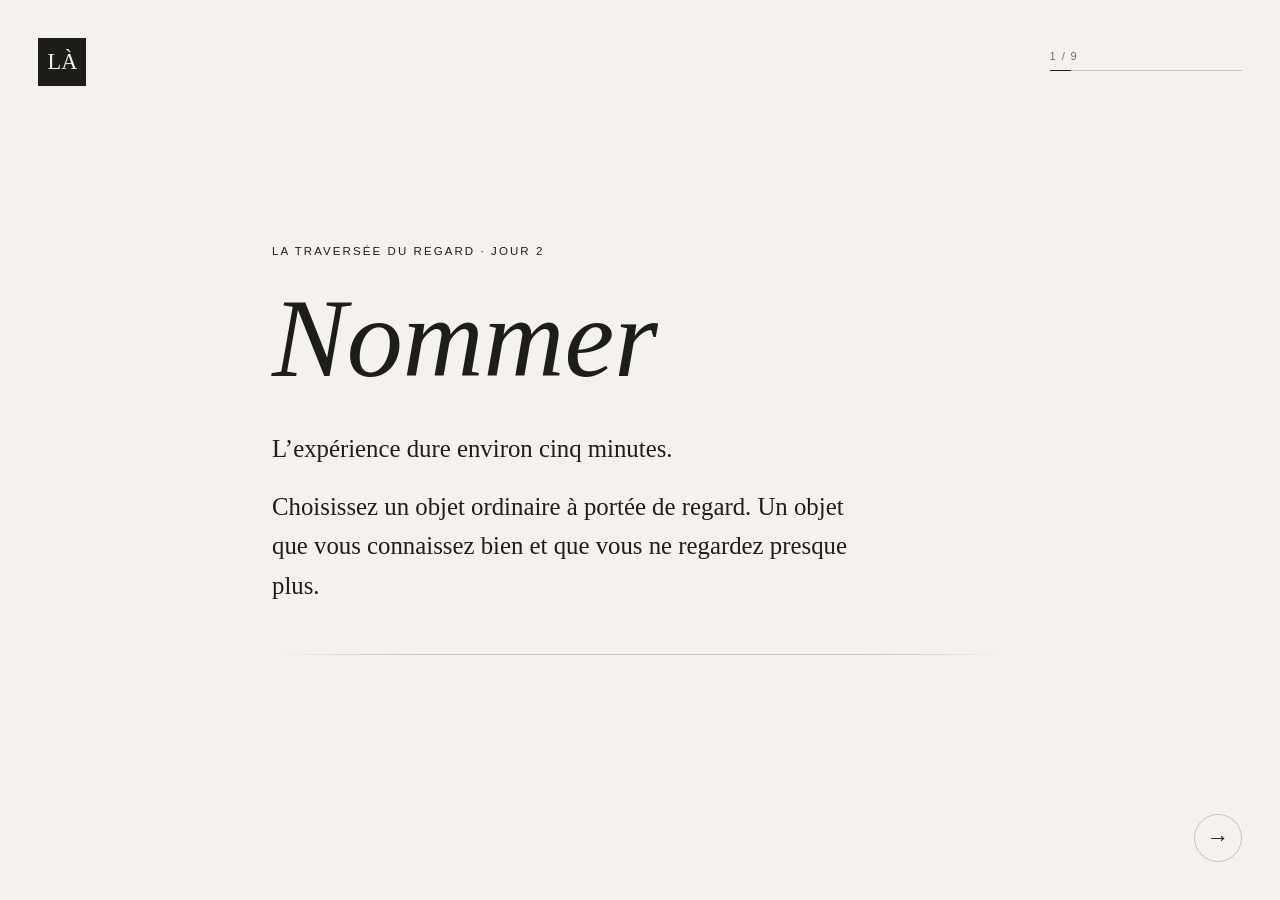
==== jour-2/index.html @ 00c7866a "Ajouter l’expérience du Jour 2" ====
<!doctype html>
<html lang="fr">
  <head>
    <meta charset="utf-8" />
    <meta name="viewport" content="width=device-width, initial-scale=1" />
    <meta name="theme-color" content="#f5f2ed" />
    <meta name="description" content="Jour 2 de La Traversée du regard — Nommer." />
    <title>Jour 2 — Nommer | Éditions LÀ</title>
    <link rel="stylesheet" href="../styles.css" />
    <link rel="stylesheet" href="styles.css" />
  </head>
  <body>
    <main class="experience" aria-live="polite">
      <header class="brand">
        <a href="https://www.editionsla.com" aria-label="Accueil — Éditions LÀ">LÀ</a>
      </header>

      <div class="progress" aria-label="Progression dans l’expérience">
        <span id="progress-label">1 / 9</span>
        <div class="progress-track" aria-hidden="true"><span id="progress-fill"></span></div>
      </div>

      <section class="stage" id="stage" tabindex="-1"></section>

      <nav class="navigation" aria-label="Navigation entre les étapes">
        <button class="nav-button nav-back" id="back" type="button" aria-label="Étape précédente"><span aria-hidden="true">←</span></button>
        <button class="nav-button nav-next" id="next" type="button" aria-label="Étape suivante"><span aria-hidden="true">→</span></button>
      </nav>
    </main>

    <noscript>Cette expérience nécessite JavaScript pour progresser d’un écran à l’autre.</noscript>
    <script src="app.js"></script>
  </body>
</html>
---- styles.css ----
:root {
  --paper: #f5f2ed;
  --ink: #1d1d1b;
  --muted: #716f6a;
  --line: rgba(29, 29, 27, 0.22);
  --serif: Georgia, "Times New Roman", serif;
  --sans: Arial, Helvetica, sans-serif;
}

* {
  box-sizing: border-box;
}

html,
body {
  min-height: 100%;
}

body {
  margin: 0;
  background: var(--paper);
  color: var(--ink);
  font-family: var(--serif);
}

button,
a {
  -webkit-tap-highlight-color: transparent;
}

.experience {
  min-height: 100svh;
  display: grid;
  grid-template-rows: auto auto 1fr auto;
  padding: clamp(1.25rem, 3vw, 2.5rem);
  overflow: hidden;
}

.brand {
  display: flex;
  justify-content: flex-start;
}

.brand a {
  display: grid;
  place-items: center;
  width: 3rem;
  height: 3rem;
  background: var(--ink);
  color: var(--paper);
  font-size: 1.4rem;
  text-decoration: none;
}

.progress {
  justify-self: end;
  width: min(12rem, 40vw);
  margin-top: -2.25rem;
  font-family: var(--sans);
  font-size: 0.7rem;
  letter-spacing: 0.12em;
  color: var(--muted);
}

.progress-track {
  height: 1px;
  margin-top: 0.5rem;
  background: var(--line);
}

#progress-fill {
  display: block;
  width: 12.5%;
  height: 1px;
  background: var(--ink);
  transition: width 500ms ease;
}

.stage {
  width: min(46rem, 100%);
  align-self: center;
  justify-self: center;
  padding: clamp(3rem, 7vh, 6rem) 0;
  outline: none;
}

.stage-inner {
  animation: reveal 700ms ease both;
}

.eyebrow {
  margin: 0 0 1.4rem;
  font-family: var(--sans);
  font-size: 0.72rem;
  letter-spacing: 0.18em;
  text-transform: uppercase;
}

h1,
h2 {
  margin: 0;
  font-weight: 400;
  line-height: 1.05;
}

h1 {
  font-size: clamp(3.25rem, 10vw, 7rem);
  font-style: italic;
}

h2 {
  max-width: 19ch;
  font-size: clamp(2rem, 5.5vw, 4rem);
}

.copy {
  max-width: 36rem;
  margin-top: 2rem;
  font-size: clamp(1.15rem, 2.2vw, 1.55rem);
  line-height: 1.6;
}

.copy p {
  margin: 0 0 1.1rem;
}

.quiet {
  color: var(--muted);
  font-size: 0.9em;
}

.prompt {
  margin-top: 2.5rem;
  font-size: clamp(1.45rem, 3.2vw, 2.2rem);
  font-style: italic;
  line-height: 1.35;
}

.primary {
  margin-top: 2rem;
  border: 1px solid var(--ink);
  background: var(--ink);
  color: var(--paper);
  padding: 1rem 1.35rem;
  font-family: var(--sans);
  font-size: 0.78rem;
  letter-spacing: 0.12em;
  text-transform: uppercase;
  cursor: pointer;
}

.timer-wrap {
  display: grid;
  justify-items: center;
  gap: 2rem;
  text-align: center;
}

.timer-ring {
  --progress: 0deg;
  display: grid;
  place-items: center;
  width: min(54vw, 17rem);
  aspect-ratio: 1;
  border-radius: 50%;
  background: conic-gradient(var(--ink) var(--progress), var(--line) 0);
  position: relative;
}

.timer-ring::after {
  content: "";
  position: absolute;
  inset: 2px;
  border-radius: 50%;
  background: var(--paper);
}

.timer-content {
  position: relative;
  z-index: 1;
}

.timer-phase {
  max-width: 14rem;
  font-size: clamp(1.2rem, 3vw, 1.7rem);
  line-height: 1.35;
}

.timer-time {
  margin-top: 0.75rem;
  font-family: var(--sans);
  font-size: 0.72rem;
  letter-spacing: 0.15em;
  color: var(--muted);
}

.timer-actions {
  display: flex;
  gap: 1.5rem;
}

.text-button {
  border: 0;
  border-bottom: 1px solid currentColor;
  background: transparent;
  color: var(--muted);
  padding: 0.2rem 0;
  font-family: var(--sans);
  font-size: 0.72rem;
  cursor: pointer;
}

.restart-action {
  margin-top: 1.25rem;
}

.navigation {
  display: flex;
  justify-content: space-between;
  align-items: center;
}

.nav-button {
  display: grid;
  place-items: center;
  width: 3rem;
  height: 3rem;
  border: 1px solid var(--line);
  border-radius: 50%;
  background: transparent;
  color: var(--ink);
  font-size: 1.4rem;
  cursor: pointer;
}

.nav-button:disabled,
.nav-button[hidden] {
  visibility: hidden;
}

.nav-button:focus-visible,
.primary:focus-visible,
.text-button:focus-visible,
.brand a:focus-visible {
  outline: 2px solid var(--ink);
  outline-offset: 4px;
}

.horizon {
  width: 100%;
  height: 1px;
  margin: 3rem 0 0;
  background: linear-gradient(90deg, transparent, var(--line) 20%, var(--line) 80%, transparent);
}

@keyframes reveal {
  from {
    opacity: 0;
    transform: translateY(8px);
  }
  to {
    opacity: 1;
    transform: translateY(0);
  }
}

@media (max-width: 620px) {
  .experience {
    padding: 1.1rem;
  }

  .brand a {
    width: 2.6rem;
    height: 2.6rem;
    font-size: 1.2rem;
  }

  .progress {
    margin-top: -2rem;
  }

  .stage {
    padding: 2.5rem 0;
  }
}

@media (prefers-reduced-motion: reduce) {
  *,
  *::before,
  *::after {
    scroll-behavior: auto !important;
    animation-duration: 0.01ms !important;
    transition-duration: 0.01ms !important;
  }
}
---- jour-2/styles.css ----
#progress-fill {
  width: 11.111%;
}

.observation-note {
  max-width: 24rem;
  color: var(--muted);
  font-size: 0.95rem;
  line-height: 1.5;
}

.restart-action {
  margin-top: 1.25rem;
}
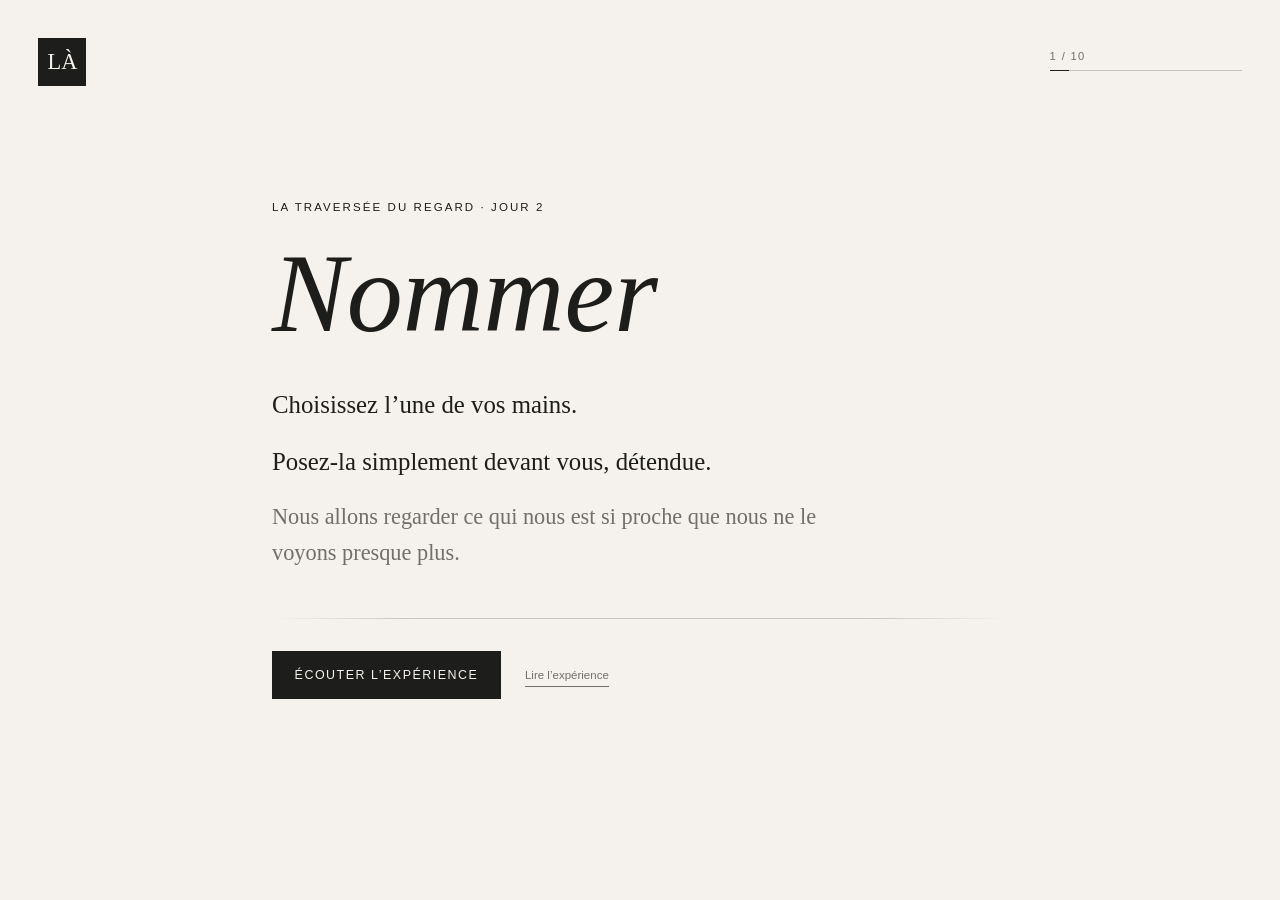
==== commit 30b7a2ba: "Recomposer le Jour 2 autour de la main" ====
--- a/jour-2/index.html
+++ b/jour-2/index.html
@@ -16,7 +16,7 @@
       </header>
 
       <div class="progress" aria-label="Progression dans l’expérience">
-        <span id="progress-label">1 / 9</span>
+        <span id="progress-label">1 / 10</span>
         <div class="progress-track" aria-hidden="true"><span id="progress-fill"></span></div>
       </div>
 
@@ -28,7 +28,9 @@
       </nav>
     </main>
 
+    <button class="voice-control" id="voice-control" type="button" hidden>Mode audio · Pause</button>
+    <audio id="narration-audio" preload="auto"></audio>
     <noscript>Cette expérience nécessite JavaScript pour progresser d’un écran à l’autre.</noscript>
-    <script src="app.js"></script>
+    <script src="app.js?v=2"></script>
   </body>
 </html>
--- a/styles.css
+++ b/styles.css
@@ -147,6 +147,39 @@
   letter-spacing: 0.12em;
   text-transform: uppercase;
   cursor: pointer;
+}
+
+.mode-actions {
+  display: flex;
+  flex-wrap: wrap;
+  align-items: center;
+  gap: 1rem 1.5rem;
+  margin-top: 2rem;
+}
+
+.mode-actions .primary {
+  margin-top: 0;
+}
+
+.secondary-button,
+.voice-control {
+  border: 0;
+  border-bottom: 1px solid currentColor;
+  background: transparent;
+  color: var(--muted);
+  padding: 0.3rem 0;
+  font-family: var(--sans);
+  font-size: 0.72rem;
+  cursor: pointer;
+}
+
+.voice-control {
+  position: fixed;
+  top: 1.5rem;
+  right: 1.5rem;
+  z-index: 5;
+  font-size: 0.68rem;
+  letter-spacing: 0.06em;
 }
 
 .timer-wrap {
@@ -240,6 +273,8 @@
 
 .nav-button:focus-visible,
 .primary:focus-visible,
+.secondary-button:focus-visible,
+.voice-control:focus-visible,
 .text-button:focus-visible,
 .brand a:focus-visible {
   outline: 2px solid var(--ink);
@@ -281,6 +316,12 @@
 
   .stage {
     padding: 2.5rem 0;
+  }
+
+  .voice-control {
+    top: auto;
+    right: 1.25rem;
+    bottom: 1.25rem;
   }
 }
 
--- a/jour-2/styles.css
+++ b/jour-2/styles.css
@@ -1,5 +1,5 @@
 #progress-fill {
-  width: 11.111%;
+  width: 10%;
 }
 
 .observation-note {
